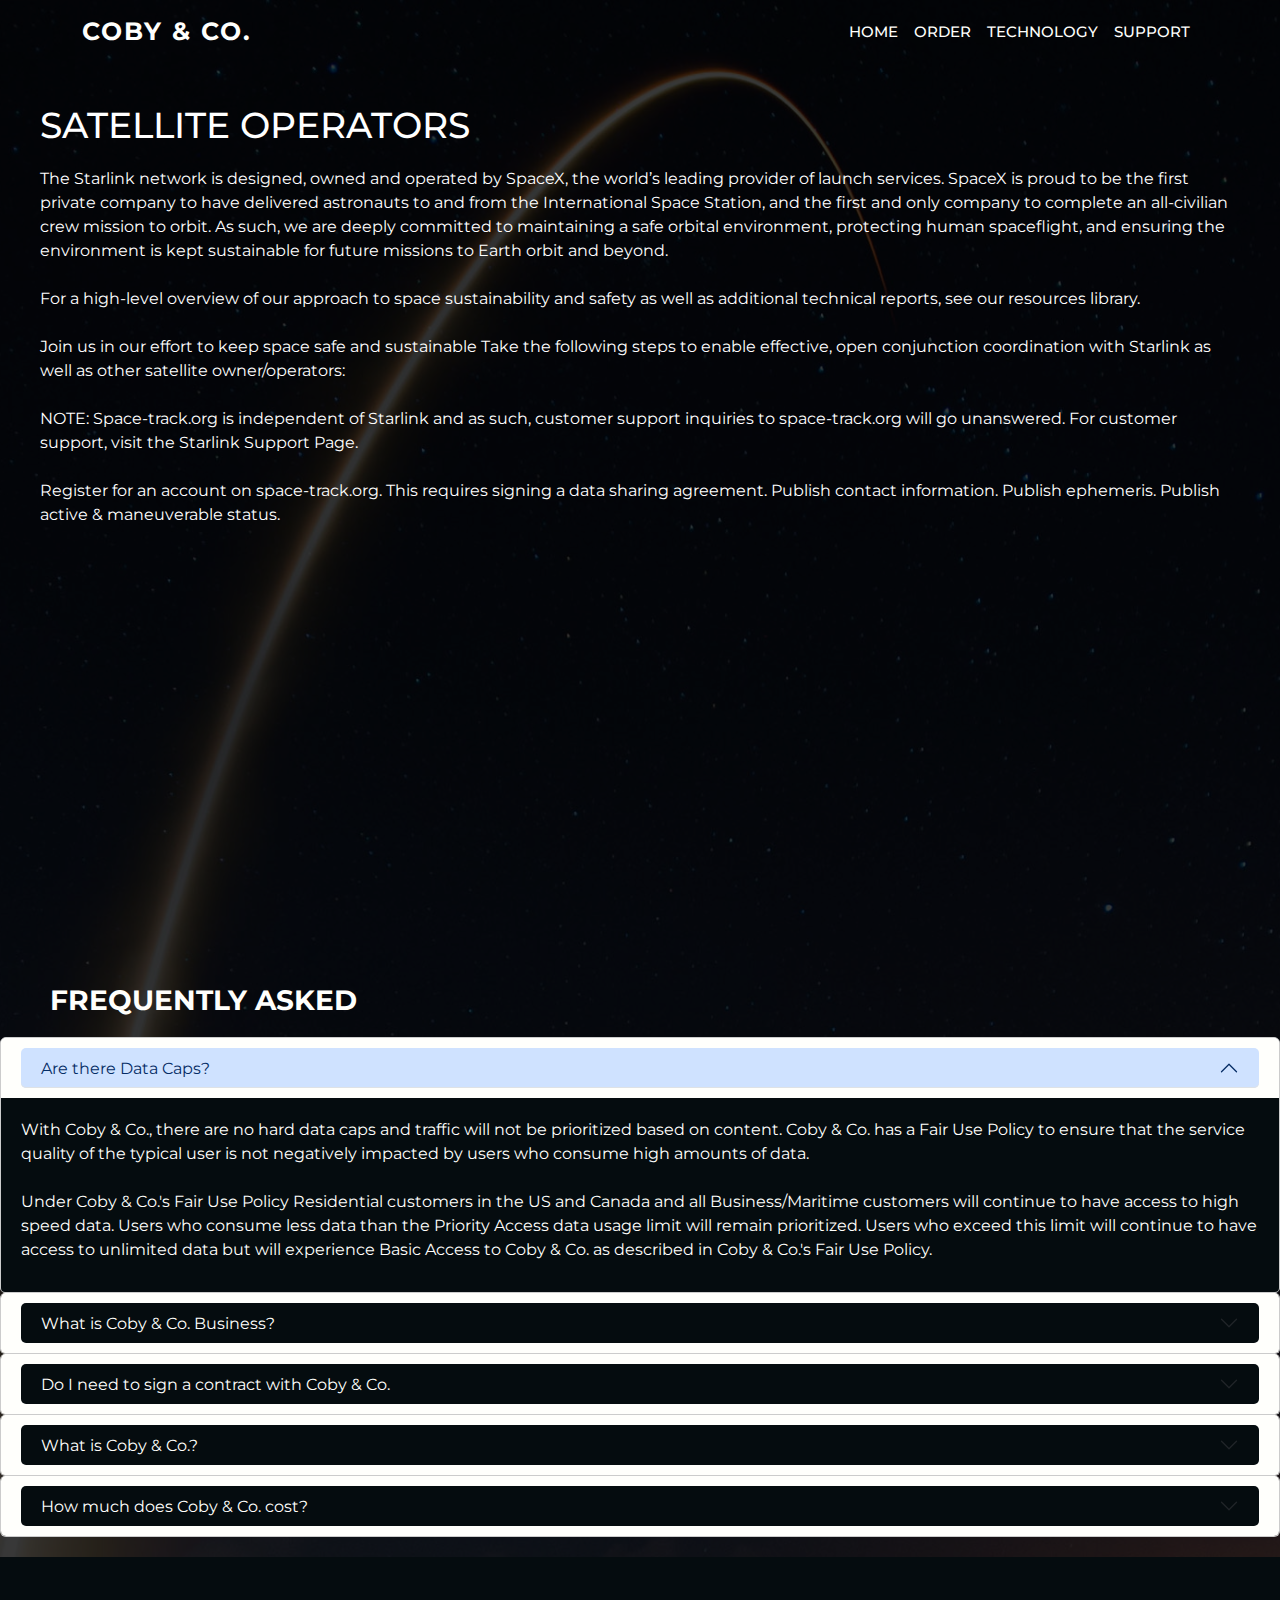
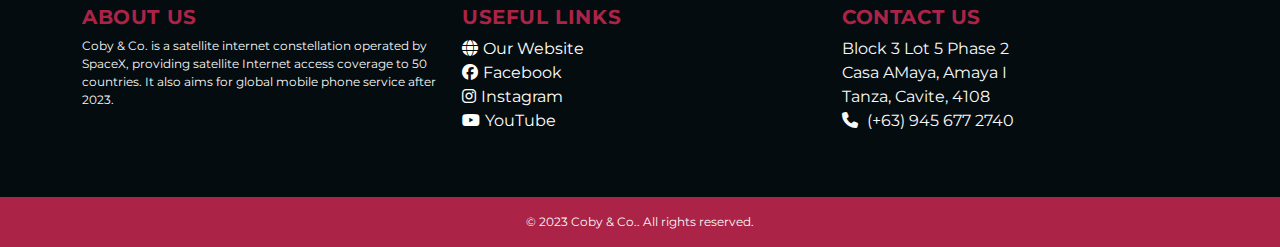
==== support.html @ ec7ab207 "initial commit" ====
<!DOCTYPE html>
<html lang="en">
<head>
    <meta charset="UTF-8">
    <meta http-equiv="X-UA-Compatible" content="IE=edge">
    <meta name="viewport" content="width=device-width, initial-scale=1.0">
    <title>Support | Coby & Co.</title>
    <!-- fav icon -->
    <link rel="icon" type="image/x-icon" href="./assets/cclogo.png">
    <!-- Bootstrap CSS -->
    <link rel="stylesheet" href="https://cdn.jsdelivr.net/npm/bootstrap@5.3.0-alpha1/dist/css/bootstrap.min.css">
    <!-- Font Awesome CSS -->
    <link rel="stylesheet" href="https://cdnjs.cloudflare.com/ajax/libs/font-awesome/6.3.0/css/all.min.css">
    <!-- CSS -->
    <link rel="stylesheet" href="./css/style.css">
    <link rel="stylesheet" href="./css/support.css">
</head>
<body>
    <!-- navbar -->
    <nav class="navbar navbar-expand-lg">
        <div class="container">
          <a class="navbar-brand" href="./index.html">Coby & Co.</a>
          <button class="navbar-toggler" type="button" data-bs-toggle="collapse" data-bs-target="#navbarSupportedContent" aria-controls="navbarSupportedContent" aria-expanded="false" aria-label="Toggle navigation">
            <span class="navbar-toggler-icon"></span>
          </button>
          <div class="collapse navbar-collapse" id="navbarSupportedContent">
            <ul class="navbar-nav ms-auto mb-2 mb-lg-0">
              <li class="nav-item">
                <a class="nav-link" href="#carousel">Home</a>
              </li>
              <li class="nav-item">
                <a class="nav-link" href="./contact.html">Order</a>
              </li>
              <li class="nav-item">
                <a class="nav-link" href="./service.html">Technology</a>
              </li>
              <li class="nav-item">
                <a class="nav-link" href="./support.html">Support</a>
              </li>
            </ul>
          </div>
        </div>
      </nav>
    <!-- Satellite Operator -->
    <section class="sat">
        <div class="sat-content">
          <h2>SATELLITE OPERATORS</h2>
          <p>The Starlink network is designed, owned and operated by SpaceX, the world’s leading provider of launch services. SpaceX is proud to be the first private company to have delivered astronauts to and from the International Space Station, and the first and only company to complete an all-civilian crew mission to orbit. As such, we are deeply committed to maintaining a safe orbital environment, protecting human spaceflight, and ensuring the environment is kept sustainable for future missions to Earth orbit and beyond.<br>
            <br>
            For a high-level overview of our approach to space sustainability and safety as well as additional technical reports, see our resources library.<br>
            <br>
            Join us in our effort to keep space safe and sustainable
            Take the following steps to enable effective, open conjunction coordination with Starlink as well as other satellite owner/operators:<br>
            <br>
            NOTE:  Space-track.org is independent of Starlink and as such, customer support inquiries to space-track.org will go unanswered. For customer support, visit the Starlink Support Page.<br>
            <br>
            Register for an account on space-track.org. This requires signing a data sharing agreement.
            Publish contact information.
            Publish ephemeris.
            Publish active & maneuverable status.</p>
        </div>
      </section>
    <!-- support -->
    <section class="accordion">
        <div class="accordion-section">
          <h2 class="accordion-title">FREQUENTLY ASKED</h2>
          <div class="accordion" id="accordion">
            <div class="accordion-item">
              <h2 class="accordion-header" id="headingOne">
                <button class="accordion-button" type="button" data-bs-toggle="collapse" data-bs-target="#collapseOne" aria-expanded="true" aria-controls="collapseOne">
                  Are there Data Caps?
                </button>
              </h2>
              <div id="collapseOne" class="accordion-collapse collapse show" aria-labelledby="headingOne" data-bs-parent="#accordion">
                <div class="accordion-body">
                  <p>With Coby & Co., there are no hard data caps and traffic will not be prioritized based on content. Coby & Co. has a Fair Use Policy to ensure that the service quality of the typical user is not negatively impacted by users who consume high amounts of data.<br>
                    <br>
                    Under Coby & Co.'s Fair Use Policy Residential customers in the US and Canada and all Business/Maritime customers will continue to have access to high speed data. Users who consume less data than the Priority Access data usage limit will remain prioritized. Users who exceed this limit will continue to have access to unlimited data but will experience Basic Access to Coby & Co. as described in Coby & Co.'s Fair Use Policy.</p>
                </div>
              </div>
            </div>
            <div class="accordion-item">
              <h2 class="accordion-header" id="headingTwo">
                <button class="accordion-button collapsed" type="button" data-bs-toggle="collapse" data-bs-target="#collapseTwo" aria-expanded="false" aria-controls="collapseTwo">
                  What is Coby & Co. Business?
                </button>
              </h2>
              <div id="collapseTwo" class="accordion-collapse collapse" aria-labelledby="headingTwo" data-bs-parent="#accordion">
                <div class="accordion-body">
                    Coby & Co. Business delivers higher throughput allocation to serve businesses globally. Business customers can order as many Coby & Co. as needed, manage all service locations from a single account dashboard, and access 24/7 priority customer support.<br>
                    <br>
                    Coby & Co. Business users can expect download speeds of up to 220 Mbps and latency as low as 20 ms in most locations.<br>
                    
                    With Coby & Co., there are no contracts and no exclusivity requirements, providing the flexibility to build the right network for your business. Please visit the Coby & Co. Business landing page here to get started.<br>
                    <br>
                    For an account management fee, enterprises ordering large quantities can receive additional support from the Coby & Co. team to place orders, activate service, manage subscription features, and assist with other unique requests.
                </div>
              </div>
            </div>
            <div class="accordion-item">
              <h2 class="accordion-header" id="headingThree">
                <button class="accordion-button collapsed" type="button" data-bs-toggle="collapse" data-bs-target="#collapseThree" aria-expanded="false" aria-controls="collapseThree">
                  Do I need to sign a contract with Coby & Co.
                </button>
              </h2>
              <div id="collapseThree" class="accordion-collapse collapse" aria-labelledby="headingThree" data-bs-parent="#accordion">
                <div class="accordion-body">
                    Coby & Co. does not require a contract. Service is billed on a month to month basis and you can cancel at any time if you decide the service is not a good fit for you. Once your subscription is cancelled, your service will remain active until the end of the payment period.<br>
                    <br>
                    Please note - by canceling service, you may not be able to reactivate immediately. Reactivation is dependent on service availability and capacity in your area. <br>
                    <br>
                    For additional questions, please refer to the Terms of Service.
                </div>
              </div>
            </div>
            <div class="accordion-item">
                <h2 class="accordion-header" id="headingFour">
                  <button class="accordion-button collapsed" type="button" data-bs-toggle="collapse" data-bs-target="#collapseFour" aria-expanded="false" aria-controls="collapseFour">
                    What is Coby & Co.?
                  </button>
                </h2>
                <div id="collapseFour" class="accordion-collapse collapse" aria-labelledby="headingFour" data-bs-parent="#accordion">
                  <div class="accordion-body">
                    Starlink is a satellite internet provider enabling high-speed, low-latency broadband internet in remote and rural locations across the globe.<br>
                    <br>
                    Starlink enables video calls, online gaming, streaming, and other high data rate activities that historically have not been possible with satellite internet.
                    <br>
                    <br>    
                    Starlink is ideally suited for areas where connectivity has been unreliable or completely unavailable. People across the globe are using Starlink to gain access to education, health services and even communications support during natural disasters.
                  </div>
                </div>
              </div>
              <div class="accordion-item">
                <h2 class="accordion-header" id="headingFive">
                  <button class="accordion-button collapsed" type="button" data-bs-toggle="collapse" data-bs-target="#collapseFive" aria-expanded="false" aria-controls="collapseFive">
                    How much does Coby & Co. cost?
                  </button>
                </h2>
                <div id="collapseFive" class="accordion-collapse collapse" aria-labelledby="headingFive" data-bs-parent="#accordion">
                  <div class="accordion-body">
                    To check prices in your area, go to our website, submit a form, and click "Order Now" to preview the price breakdown in your area for the CobyKit cost and the monthly service price. breakdown price will be sent to your email address that you provided.
                  </div>
                </div>
              </div>
          </div>
        </div>
    <!-- footer -->
    <footer class="text-light">
        <div class="container py-5">
          <div class="row">
            <div class="col-md-4">
              <h5>About Us</h5>
              <p>Coby & Co. is a satellite internet constellation operated by SpaceX, providing satellite Internet access coverage to 50 countries. It also aims for global mobile phone service after 2023.</p>
            </div>
            <div class="col-md-4">
              <h5>Useful Links</h5>
              <ul class="list-unstyled">
                <li><a href="./index.html"><i class="fa-solid fa-globe"></i>Our Website</a></li>
                <li><a href="https://www.facebook.com/cervantesalexis.17?mibextid=ZbWKwL"><i class="fa-brands fa-facebook"></i>Facebook</a></li>
                <li><a href="https://instagram.com/alexisadriane1?igshid=ZDdkNTZiNTM="><i class="fa-brands fa-instagram"></i>Instagram</a></li>
                <li><a href="https://www.youtube.com/@SpaceX"><i class="fa-brands fa-youtube"></i>YouTube</a></li>
              </ul>
            </div>
            <div class="col-md-4">
              <h5>Contact Us</h5>
              <address>
                Block 3 Lot 5 Phase 2<br>
                Casa AMaya, Amaya I<br>
                Tanza, Cavite, 4108<br>
                <abbr title="Phone"><i class="fa-solid fa-phone"></i></abbr> (+63) 945 677 2740
              </address>
            </div>
          </div>
        </div>
        <div class="py-3">
          <div class="container text-center">
            <p class="mb-0">&copy; 2023 Coby & Co.. All rights reserved.</p>
          </div>
        </div>
      </footer>
    <!-- Bootstrap JS -->
    <script src="https://cdn.jsdelivr.net/npm/bootstrap@5.3.0-alpha1/dist/js/bootstrap.bundle.min.js"></script>
</body>
</html>
---- css/style.css ----
@import url('https://fonts.googleapis.com/css2?family=Montserrat:wght@100;200;300;400;500;600;700&display=swap');

* {
    font-family: 'Montserrat', sans-serif;
}

body {
    background: #050c0f;
}

.section-padding {
    padding: 100px 0;
}

/* carousel section */

.carousel-item {
    height: 100vh;
    min-height: 300px;
}

.carousel-caption {
    bottom: 250px;
    z-index: 2;
}

.carousel-caption h5 {
    font-size: 45px;
    text-transform: uppercase;
    letter-spacing: 2px;
    font-weight: 200;
    margin-top: 25px;
}

.carousel-caption p {
    width: 60%;
    margin: auto;
    font-size: 18px;
    line-height: 1.9;
    font-weight: 200;
}

.carousel-inner::before {
    content: '';
    position: absolute;
    width: 100%;
    height: 100%;
    top: 0;
    left: 0;
    background: rgba(0,0,0,0.7);
    z-index: 1;
}

/* navbar section */

.navbar-nav a {
    font-size: 15px;
    text-transform: uppercase;
    font-weight: 500;
    color: #FFFFFC;
}

.navbar-nav a:hover {
    color: #1e90ff;
}

.navbar-brand {
    font-size: 25px;
    text-transform: uppercase;
    font-weight: 700;
    letter-spacing: 2px;
    color: #FFFFFC;
}

.navbar-brand:focus, .navbar-brand:hover {
    color: #AB2346;
}

.navbar-nav .navbar-link {
    color: #050c0f;
}

.w-100 {
    height: 100vh;
}

/* intro section */

#intro {
    height: 100vh;
    width: auto;
    background-color: #FFFFFF;
}

#intro video {
    height: 100vh;
    width: auto;
}

#intro p {
    color: #050c0f;
    font-size: 2rem;
    font-weight: 300;
}

#intro span {
    background: linear-gradient(to bottom right, #AB2346, #1e90ff);
    background-clip: text;
    -webkit-background-clip: text;
    -webkit-text-fill-color: transparent;
}

#intro .btn {
    padding: 10px 30px;
    background-color: #050c0f;
    color: #FFFFFC;
    border-radius: 0;
    text-transform: uppercase;
    font-weight: 400;
    letter-spacing: 2px;
}

#intro .btn:hover {
    color: #050c0f;
    background-color: #AB2346;
}

/* footer */

footer {
    background-color: #050c0f;
}

footer h5 {
    color: #AB2346;
    text-transform: uppercase;
    font-weight: 700;
    letter-spacing: .6px;
}

footer p {
    font-size: 12px;
}

footer a {
    color: #FFFFFC;
    text-decoration: none;
}

footer i {
    padding-right: 5px;
}

footer .py-3 {
    background-color: #AB2346;
}


/* responsive media */

@media only screen and (min-width: 768px) and (max-width: 991px) {
    .carousel-caption {
        bottom: 270px;
    }

    .carousel-caption p {
        width: 100%;
    }
    
}

@media only screen and (max-width: 767px) {
    .navbar-nav {
        text-align: center;
    }

    .carousel-caption {
        bottom: 300px;
    }

    .carousel-caption h5 {
        font-size: 17px;
    }

    .carousel-caption a {
        padding: 10px 15px;
    }

    .carousel-caption p {
        width: 100%;
        line-height: 1.6;
        font-size: 12px;
    }
}
---- css/support.css ----
body {
    background-image: url(../assets/supportbg.jpg);
    background-position: center;
    background-size: cover;
    background-color: #383838;
    background-blend-mode: multiply;
    font-size: 16px;
    line-height: 1.5;
    color: #FFFFFC;
}
  

.accordion {
    margin-top: 20px;
}
  
.accordion-section {
    margin-bottom: 20px;
}
  
.accordion-title {
    font-size: 28px;
    font-weight: bold;
    margin-bottom: 10px;
    text-transform: uppercase;
    margin-left: 50px;
}
  
.accordion-button {
    background-color: #050c0f;
    color: #FFFFFC;
    padding: 10px 20px;
    border-radius: 5px;
    border: none;
    cursor: pointer;
    transition: background-color 0.3s ease;
    width: 100%;
    text-align: left;
}
  
.accordion-button:hover,
.accordion-button:focus {
    background-color: #050c0f;
}
  
.accordion-item {
    border: 1px solid #ccc;
    border-radius: 5px;
    overflow: hidden;
}
  
.accordion-header {
    background-color: #FFFFFC;
    padding: 10px 20px;
}
  
.accordion-body {
    padding: 20px;
    background-color: #050c0f;
}
  .accordion-body p {
    color: #FFFFFC;
}
  
p {
    margin-bottom: 10px;
}
  
a {
    color: #007bff;
    text-decoration: none;
}
  
a:hover {
    text-decoration: underline;
}

.sat {
    position: relative;
    height: 100vh;

}
  
.sat-content {
    position: absolute;
    top: 0;
    left: 0;
    padding: 40px;
    color: #fff;
}
  
.sat-content h2 {
    font-size: 36px;
     margin-bottom: 20px;
}
  
.space-content p {
    font-size: 18px;
    line-height: 1.5;
}
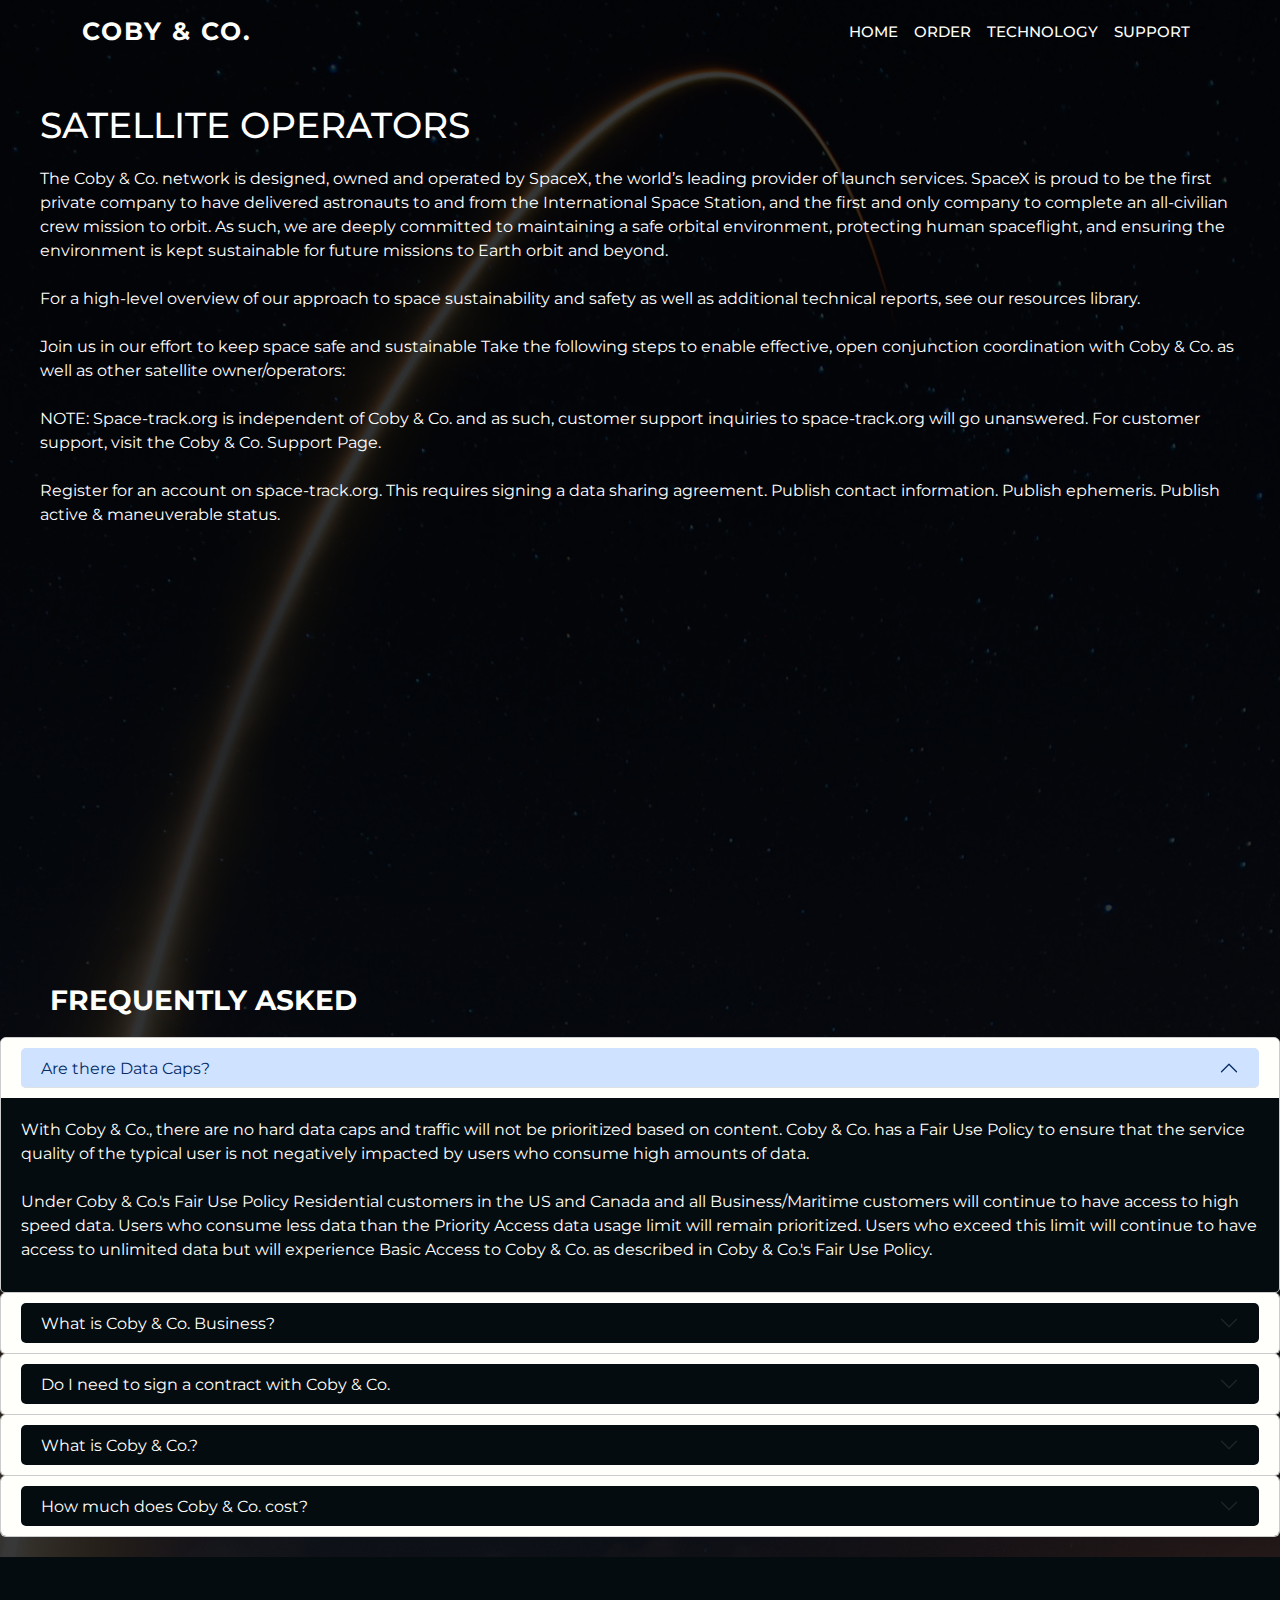
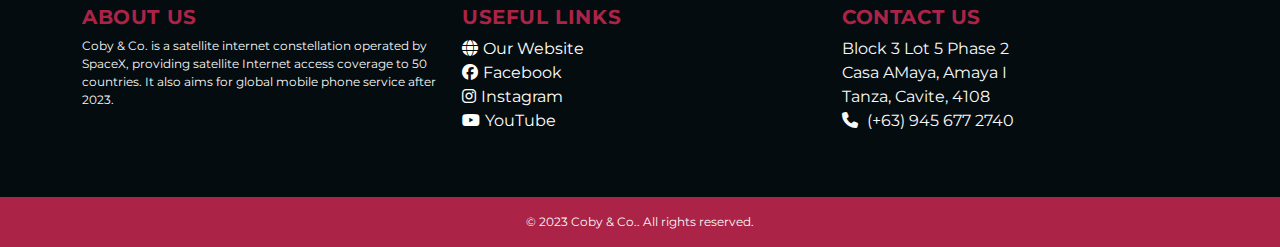
==== commit cc522553: "made changes in support.html" ====
--- a/support.html
+++ b/support.html
@@ -45,14 +45,14 @@
     <section class="sat">
         <div class="sat-content">
           <h2>SATELLITE OPERATORS</h2>
-          <p>The Starlink network is designed, owned and operated by SpaceX, the world’s leading provider of launch services. SpaceX is proud to be the first private company to have delivered astronauts to and from the International Space Station, and the first and only company to complete an all-civilian crew mission to orbit. As such, we are deeply committed to maintaining a safe orbital environment, protecting human spaceflight, and ensuring the environment is kept sustainable for future missions to Earth orbit and beyond.<br>
+          <p>The Coby & Co. network is designed, owned and operated by SpaceX, the world’s leading provider of launch services. SpaceX is proud to be the first private company to have delivered astronauts to and from the International Space Station, and the first and only company to complete an all-civilian crew mission to orbit. As such, we are deeply committed to maintaining a safe orbital environment, protecting human spaceflight, and ensuring the environment is kept sustainable for future missions to Earth orbit and beyond.<br>
             <br>
             For a high-level overview of our approach to space sustainability and safety as well as additional technical reports, see our resources library.<br>
             <br>
             Join us in our effort to keep space safe and sustainable
-            Take the following steps to enable effective, open conjunction coordination with Starlink as well as other satellite owner/operators:<br>
+            Take the following steps to enable effective, open conjunction coordination with Coby & Co. as well as other satellite owner/operators:<br>
             <br>
-            NOTE:  Space-track.org is independent of Starlink and as such, customer support inquiries to space-track.org will go unanswered. For customer support, visit the Starlink Support Page.<br>
+            NOTE:  Space-track.org is independent of Coby & Co. and as such, customer support inquiries to space-track.org will go unanswered. For customer support, visit the Coby & Co. Support Page.<br>
             <br>
             Register for an account on space-track.org. This requires signing a data sharing agreement.
             Publish contact information.
@@ -121,12 +121,12 @@
                 </h2>
                 <div id="collapseFour" class="accordion-collapse collapse" aria-labelledby="headingFour" data-bs-parent="#accordion">
                   <div class="accordion-body">
-                    Starlink is a satellite internet provider enabling high-speed, low-latency broadband internet in remote and rural locations across the globe.<br>
+                    Coby & Co. is a satellite internet provider enabling high-speed, low-latency broadband internet in remote and rural locations across the globe.<br>
                     <br>
-                    Starlink enables video calls, online gaming, streaming, and other high data rate activities that historically have not been possible with satellite internet.
+                    Coby & Co. enables video calls, online gaming, streaming, and other high data rate activities that historically have not been possible with satellite internet.
                     <br>
                     <br>    
-                    Starlink is ideally suited for areas where connectivity has been unreliable or completely unavailable. People across the globe are using Starlink to gain access to education, health services and even communications support during natural disasters.
+                    Coby & Co. is ideally suited for areas where connectivity has been unreliable or completely unavailable. People across the globe are using Starlink to gain access to education, health services and even communications support during natural disasters.
                   </div>
                 </div>
               </div>
--- a/css/style.css
+++ b/css/style.css
@@ -61,7 +61,7 @@
 }
 
 .navbar-nav a:hover {
-    color: #1e90ff;
+    color: #AB2346;
 }
 
 .navbar-brand {
--- a/css/support.css
+++ b/css/support.css
@@ -59,7 +59,8 @@
     padding: 20px;
     background-color: #050c0f;
 }
-  .accordion-body p {
+
+.accordion-body p {
     color: #FFFFFC;
 }
   
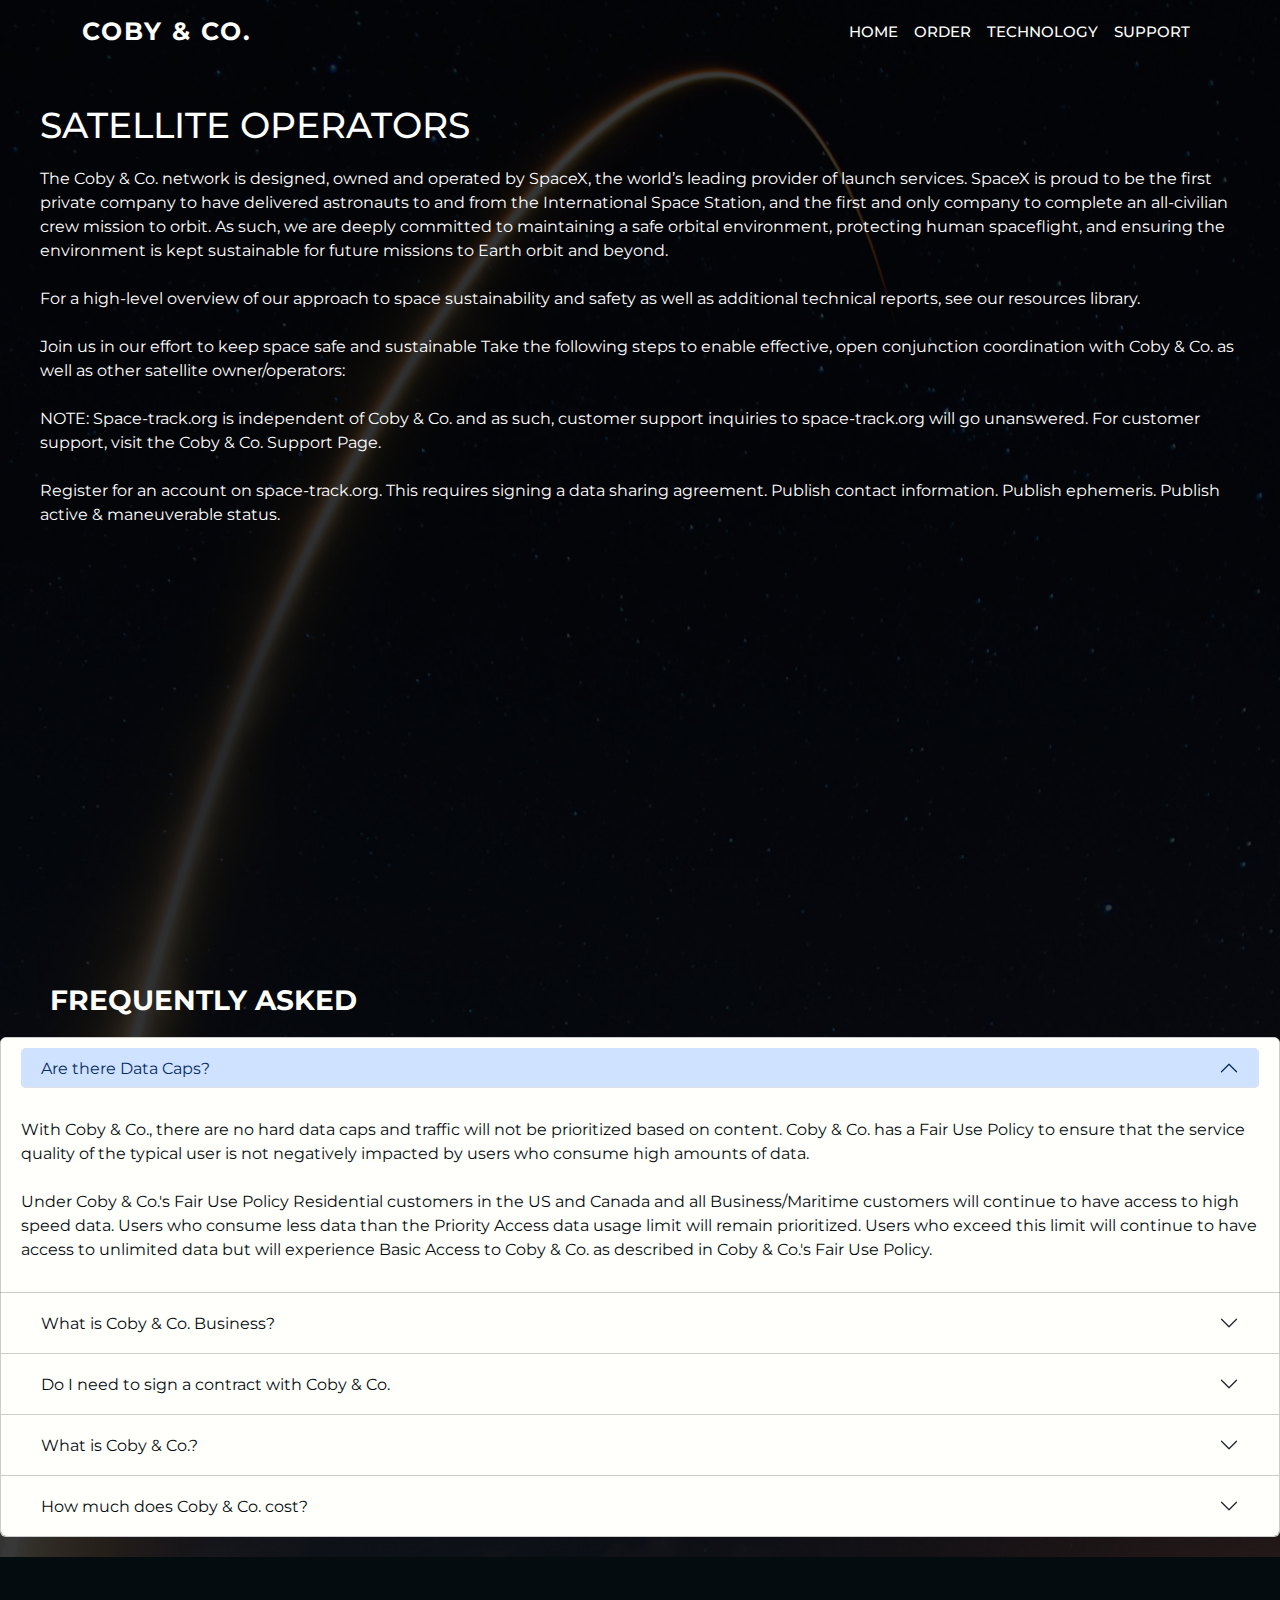
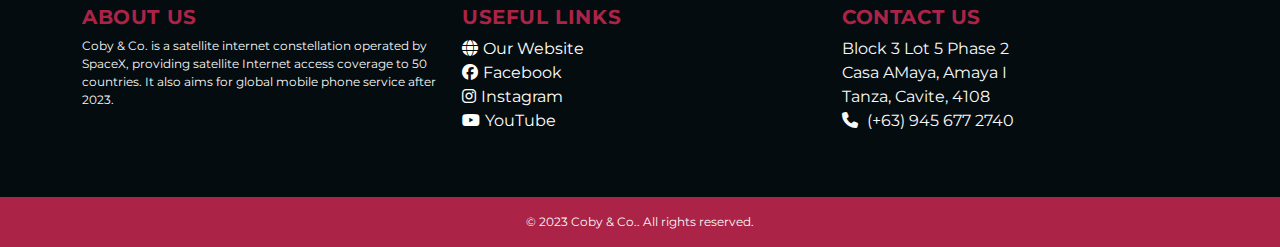
==== commit 78b71d3b: "made changes in support.html" ====
--- a/support.html
+++ b/support.html
@@ -24,9 +24,9 @@
             <span class="navbar-toggler-icon"></span>
           </button>
           <div class="collapse navbar-collapse" id="navbarSupportedContent">
-            <ul class="navbar-nav ms-auto mb-2 mb-lg-0">
+            <ul class="navbar-nav ms-auto mb-2 mb-lg-0 text-decoration-none">
               <li class="nav-item">
-                <a class="nav-link" href="#carousel">Home</a>
+                <a class="nav-link" href="./index.html">Home</a>
               </li>
               <li class="nav-item">
                 <a class="nav-link" href="./contact.html">Order</a>
--- a/css/support.css
+++ b/css/support.css
@@ -8,6 +8,7 @@
     font-size: 16px;
     line-height: 1.5;
     color: #FFFFFC;
+    
 }
   
 
@@ -28,8 +29,8 @@
 }
   
 .accordion-button {
-    background-color: #050c0f;
-    color: #FFFFFC;
+    background-color: #FFFFFC;
+    color: #050c0f;
     padding: 10px 20px;
     border-radius: 5px;
     border: none;
@@ -41,12 +42,12 @@
   
 .accordion-button:hover,
 .accordion-button:focus {
-    background-color: #050c0f;
+    background-color: #FFFFFC;
 }
   
 .accordion-item {
     border: 1px solid #ccc;
-    border-radius: 5px;
+    border-radius: 0px;
     overflow: hidden;
 }
   
@@ -57,11 +58,11 @@
   
 .accordion-body {
     padding: 20px;
-    background-color: #050c0f;
+    background-color: #FFFFFC;
 }
 
 .accordion-body p {
-    color: #FFFFFC;
+    color: #050c0f;
 }
   
 p {
